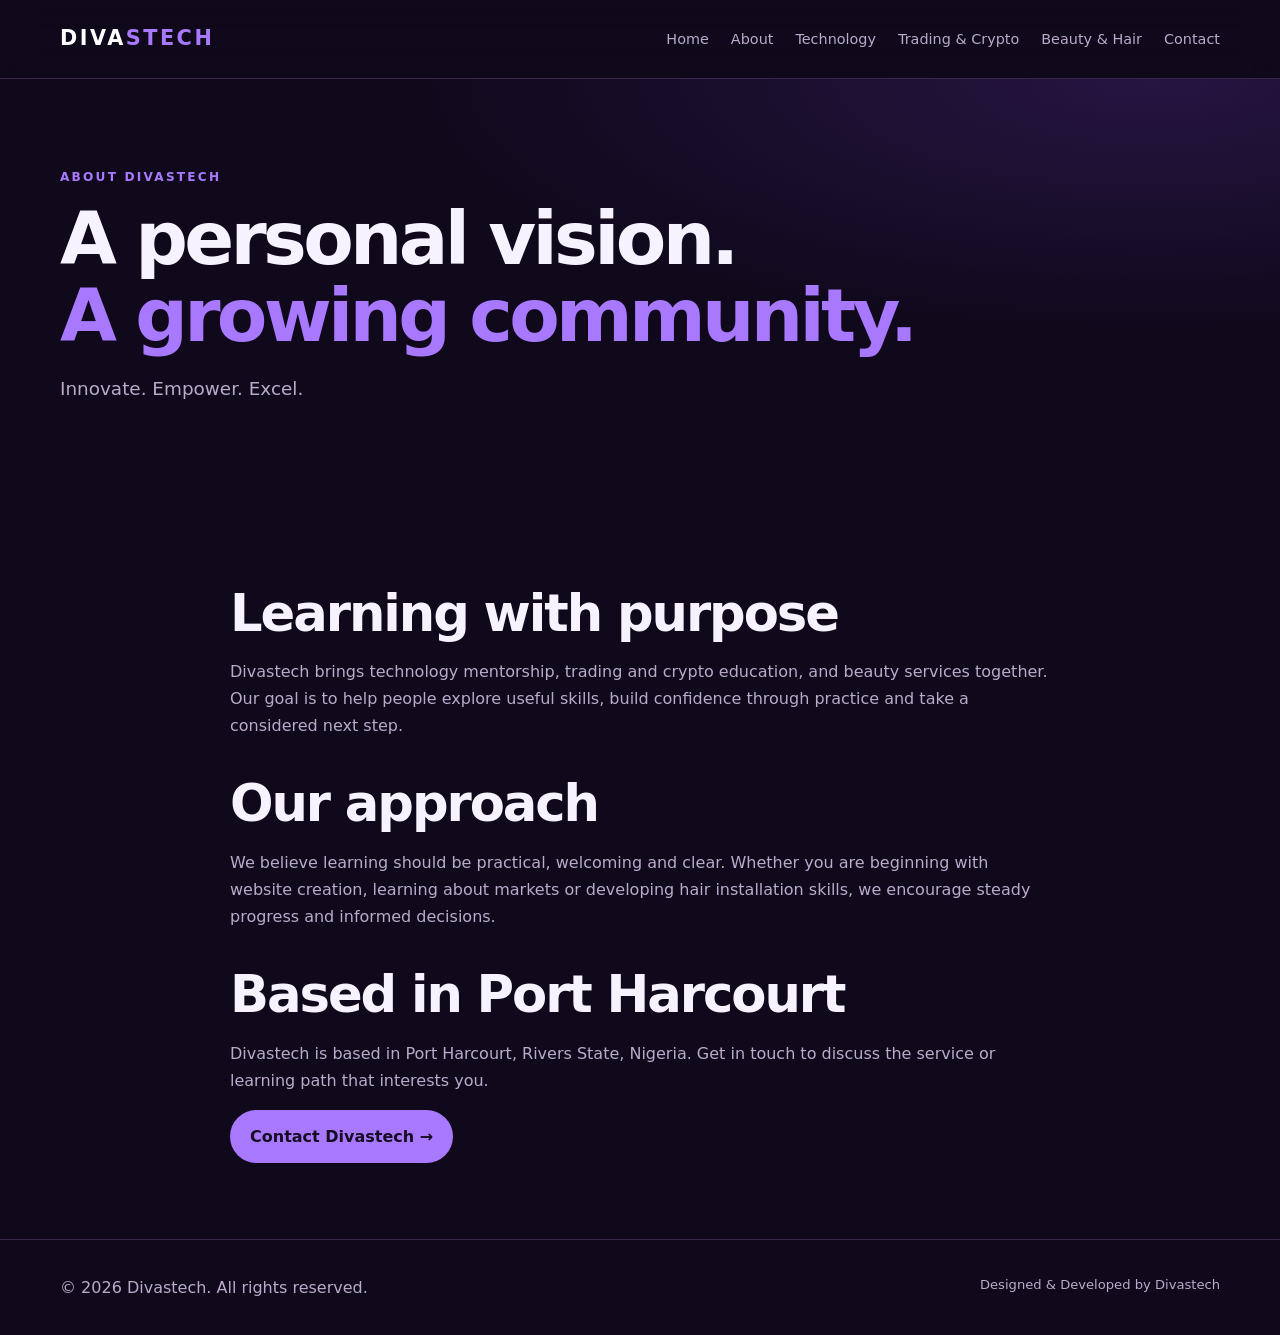
==== about.html @ 15b086e6 "Add about.html page" ====
<!doctype html><html lang="en"><head><meta charset="utf-8"><meta name="viewport" content="width=device-width,initial-scale=1"><title>About Divastech | Our vision</title><meta name="description" content="Discover the Divastech vision and approach in Port Harcourt, Nigeria."><link rel="stylesheet" href="styles.css"></head><header class="site-header"><div class="wrap nav-wrap"><a class="brand" href="index.html">DIVA<span>STECH</span></a><button class="menu-toggle" aria-expanded="false" aria-label="Open menu">☰</button><nav><a href="index.html">Home</a><a href="about.html">About</a><a href="technology.html">Technology</a><a href="trading-crypto.html">Trading &amp; Crypto</a><a href="beauty-hair.html">Beauty &amp; Hair</a><a href="contact.html">Contact</a></nav></div></header><main><section class="page-hero"><div class="wrap"><p class="eyebrow">About Divastech</p><h1>A personal vision.<br><em>A growing community.</em></h1><p class="lead">Innovate. Empower. Excel.</p></div></section><section class="section"><div class="wrap content"><h2>Learning with purpose</h2><p class="muted">Divastech brings technology mentorship, trading and crypto education, and beauty services together. Our goal is to help people explore useful skills, build confidence through practice and take a considered next step.</p><h2>Our approach</h2><p class="muted">We believe learning should be practical, welcoming and clear. Whether you are beginning with website creation, learning about markets or developing hair installation skills, we encourage steady progress and informed decisions.</p><h2>Based in Port Harcourt</h2><p class="muted">Divastech is based in Port Harcourt, Rivers State, Nigeria. Get in touch to discuss the service or learning path that interests you.</p><a class="button" href="contact.html">Contact Divastech →</a></div></section></main><footer class="site-footer"><div class="wrap footer-row"><span>© <span id="year"></span> Divastech. All rights reserved.</span><span class="credit">Designed &amp; Developed by <a href="index.html">Divastech</a></span></div></footer><script src="script.js" defer></script></body></html>
---- styles.css ----
:root{--bg:#10091c;--panel:#1b102b;--panel2:#241638;--ink:#f7f2ff;--muted:#b9abc9;--purple:#a879ff;--blue:#70a9ff;--line:#38274b;--max:1160px}*{box-sizing:border-box}html{scroll-behavior:smooth}body{margin:0;background:var(--bg);color:var(--ink);font:16px/1.7 system-ui,-apple-system,Segoe UI,sans-serif}a{color:inherit;text-decoration:none}a:hover{color:var(--blue)}.wrap{width:min(var(--max),calc(100% - 40px));margin:auto}.site-header{position:sticky;top:0;z-index:5;background:#10091ceF;border-bottom:1px solid var(--line);backdrop-filter:blur(16px)}.nav-wrap{min-height:78px;display:flex;align-items:center;justify-content:space-between;gap:24px}.brand{font-size:1.3rem;font-weight:850;letter-spacing:.12em;color:#fff}.brand span{color:var(--purple)}nav{display:flex;align-items:center;gap:22px;flex-wrap:wrap}nav a{font-size:.9rem;color:var(--muted)}nav a:hover,nav a[aria-current=page]{color:#fff}.nav-cta,.button{display:inline-flex;align-items:center;justify-content:center;padding:12px 19px;border-radius:999px;background:var(--purple);color:#160c23;font-weight:750;border:1px solid transparent}.button:hover,.nav-cta:hover{background:#c4a6ff;color:#160c23}.menu-toggle{display:none;background:none;color:white;border:1px solid var(--line);padding:9px 12px;border-radius:9px}.hero{padding:100px 0 86px;background:radial-gradient(ellipse at 80% 15%,#6334a944,transparent 42%),radial-gradient(ellipse at 10% 90%,#285a9b22,transparent 38%)}.eyebrow{color:var(--purple);font-weight:800;font-size:.76rem;letter-spacing:.18em;text-transform:uppercase}.hero h1{font-size:clamp(2.8rem,7vw,5.8rem);line-height:1.03;letter-spacing:-.055em;max-width:850px;margin:18px 0}.hero h1 em,h1 em,h2 em{color:var(--purple);font-style:normal}.lead{font-size:1.15rem;color:var(--muted);max-width:680px}.actions{display:flex;gap:14px;flex-wrap:wrap;margin-top:30px}.button.secondary{background:transparent;border-color:var(--line);color:var(--ink)}.section{padding:76px 0}.section-head{max-width:720px;margin-bottom:32px}.section h2{font-size:clamp(2rem,4vw,3.2rem);line-height:1.12;letter-spacing:-.04em;margin:10px 0 16px}.muted{color:var(--muted)}.grid{display:grid;grid-template-columns:repeat(3,1fr);gap:18px}.card{background:linear-gradient(145deg,var(--panel),#160e22);border:1px solid var(--line);border-radius:20px;padding:26px}.card h3{margin:8px 0;font-size:1.25rem}.card p{color:var(--muted)}.number{color:var(--purple);font-size:.8rem;font-weight:800;letter-spacing:.1em}.band{background:var(--panel);border-block:1px solid var(--line)}.page-hero{padding:76px 0 50px;background:radial-gradient(ellipse at 90% 0%,#6334a944,transparent 45%)}.page-hero h1{font-size:clamp(2.5rem,6vw,4.6rem);line-height:1.05;letter-spacing:-.05em;margin:12px 0}.content{max-width:820px}.content h2{margin-top:36px}.contact-box{background:var(--panel);border:1px solid var(--line);border-radius:22px;padding:30px}.contact-links{display:flex;gap:12px;flex-wrap:wrap;margin-top:20px}.site-footer{border-top:1px solid var(--line);padding:34px 0;color:var(--muted)}.footer-row{display:flex;justify-content:space-between;gap:20px;flex-wrap:wrap}.credit{font-size:.82rem}.credit a{color:var(--muted);transition:color .2s}.credit a:hover{color:var(--blue)}@media(max-width:820px){.menu-toggle{display:block}nav{display:none;position:absolute;top:78px;left:0;right:0;padding:20px;background:var(--bg);border-bottom:1px solid var(--line);flex-direction:column;align-items:flex-start}nav.open{display:flex}.grid{grid-template-columns:1fr 1fr}.hero{padding:76px 0}}@media(max-width:560px){.grid{grid-template-columns:1fr}.wrap{width:min(100% - 30px,var(--max))}.section{padding:55px 0}.hero h1{font-size:2.9rem}}
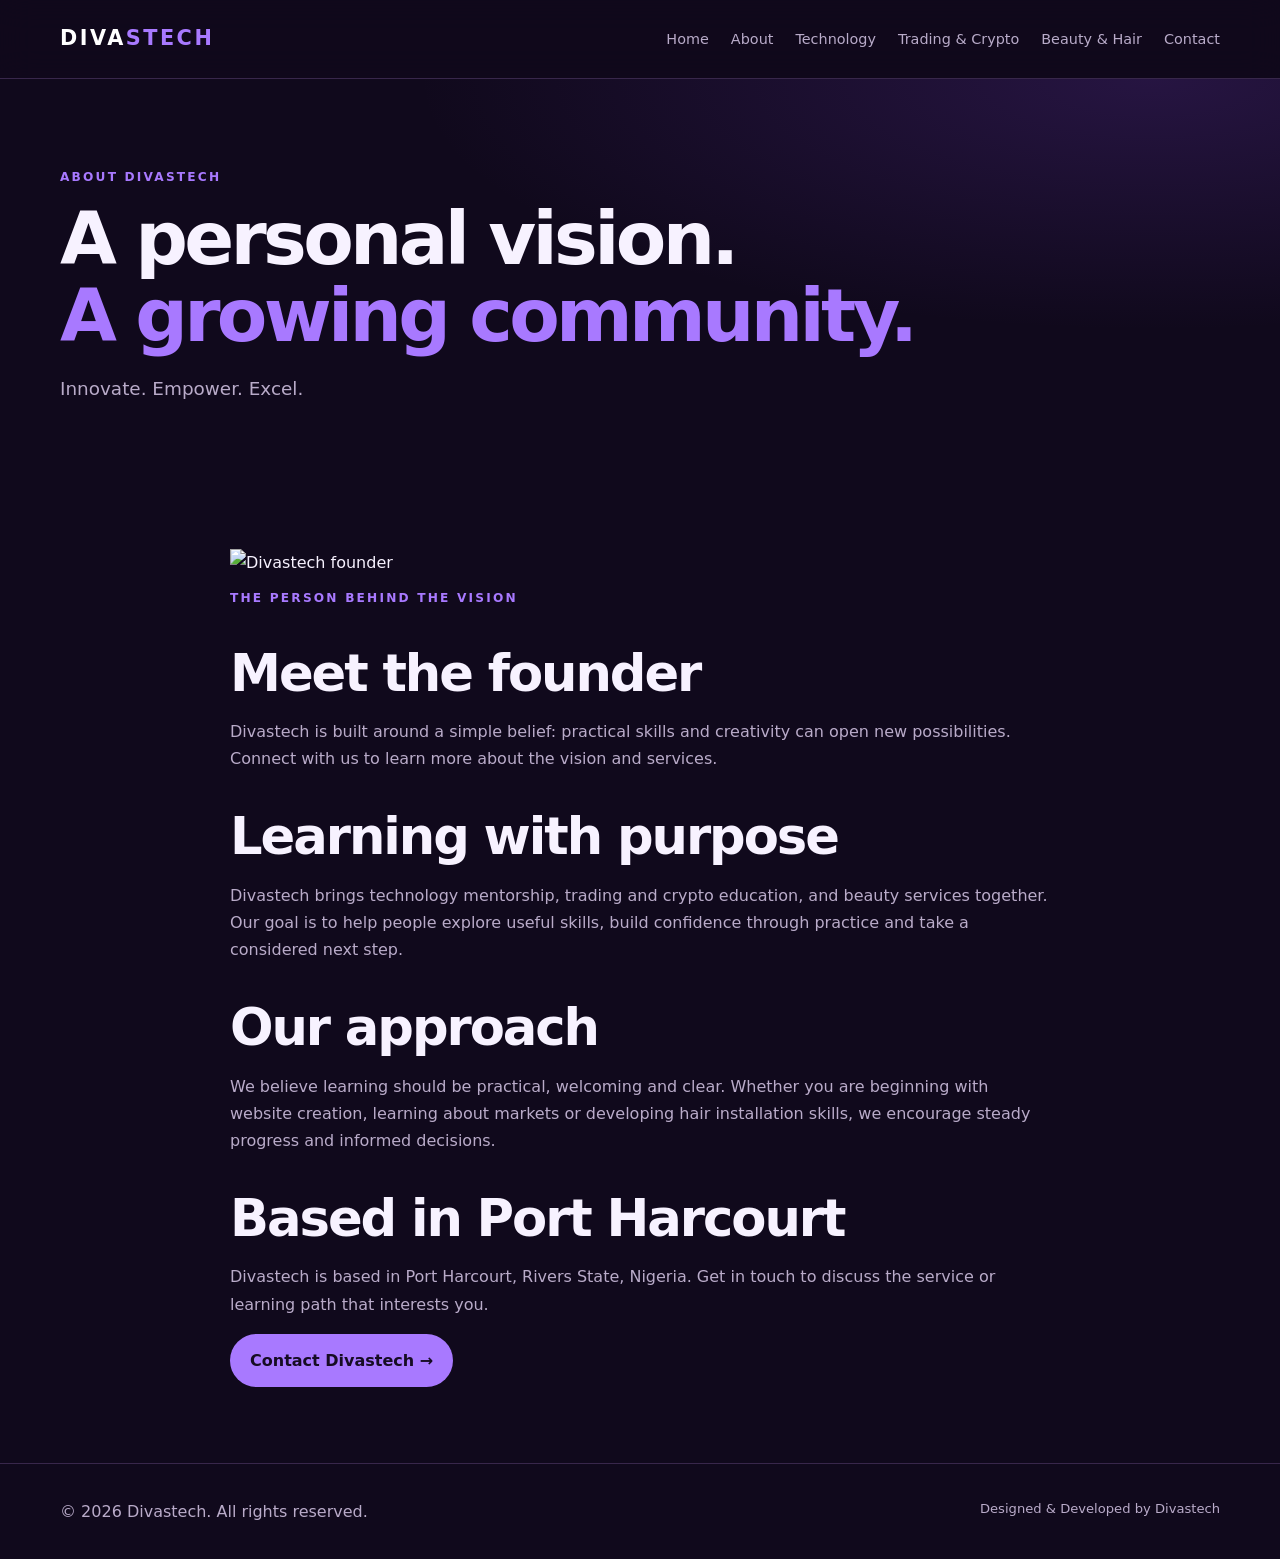
==== commit a7bd524d: "Add founder profile feature to About page" ====
--- a/about.html
+++ b/about.html
@@ -1 +1 @@
-<!doctype html><html lang="en"><head><meta charset="utf-8"><meta name="viewport" content="width=device-width,initial-scale=1"><title>About Divastech | Our vision</title><meta name="description" content="Discover the Divastech vision and approach in Port Harcourt, Nigeria."><link rel="stylesheet" href="styles.css"></head><header class="site-header"><div class="wrap nav-wrap"><a class="brand" href="index.html">DIVA<span>STECH</span></a><button class="menu-toggle" aria-expanded="false" aria-label="Open menu">☰</button><nav><a href="index.html">Home</a><a href="about.html">About</a><a href="technology.html">Technology</a><a href="trading-crypto.html">Trading &amp; Crypto</a><a href="beauty-hair.html">Beauty &amp; Hair</a><a href="contact.html">Contact</a></nav></div></header><main><section class="page-hero"><div class="wrap"><p class="eyebrow">About Divastech</p><h1>A personal vision.<br><em>A growing community.</em></h1><p class="lead">Innovate. Empower. Excel.</p></div></section><section class="section"><div class="wrap content"><h2>Learning with purpose</h2><p class="muted">Divastech brings technology mentorship, trading and crypto education, and beauty services together. Our goal is to help people explore useful skills, build confidence through practice and take a considered next step.</p><h2>Our approach</h2><p class="muted">We believe learning should be practical, welcoming and clear. Whether you are beginning with website creation, learning about markets or developing hair installation skills, we encourage steady progress and informed decisions.</p><h2>Based in Port Harcourt</h2><p class="muted">Divastech is based in Port Harcourt, Rivers State, Nigeria. Get in touch to discuss the service or learning path that interests you.</p><a class="button" href="contact.html">Contact Divastech →</a></div></section></main><footer class="site-footer"><div class="wrap footer-row"><span>© <span id="year"></span> Divastech. All rights reserved.</span><span class="credit">Designed &amp; Developed by <a href="index.html">Divastech</a></span></div></footer><script src="script.js" defer></script></body></html>+<!doctype html><html lang="en"><head><meta charset="utf-8"><meta name="viewport" content="width=device-width,initial-scale=1"><title>About Divastech | Our vision</title><meta name="description" content="Discover the Divastech vision and approach in Port Harcourt, Nigeria."><link rel="stylesheet" href="styles.css"></head><header class="site-header"><div class="wrap nav-wrap"><a class="brand" href="index.html">DIVA<span>STECH</span></a><button class="menu-toggle" aria-expanded="false" aria-label="Open menu">☰</button><nav class="main-nav" aria-label="Main navigation"><a href="index.html">Home</a><a href="about.html">About</a><a href="technology.html">Technology</a><a href="trading-crypto.html">Trading &amp; Crypto</a><a href="beauty-hair.html">Beauty &amp; Hair</a><a href="contact.html">Contact</a></nav></div></header><main><section class="page-hero"><div class="wrap"><p class="eyebrow">About Divastech</p><h1>A personal vision.<br><em>A growing community.</em></h1><p class="lead">Innovate. Empower. Excel.</p></div></section><section class="section"><div class="wrap content"><div class="founder-feature"><div class="founder-spinner"><div class="founder-photo"><img src="assets/founder-portrait.jpg" alt="Divastech founder"></div></div><div><p class="eyebrow">The person behind the vision</p><h2>Meet the founder</h2><p class="muted">Divastech is built around a simple belief: practical skills and creativity can open new possibilities. Connect with us to learn more about the vision and services.</p></div></div><h2>Learning with purpose</h2><p class="muted">Divastech brings technology mentorship, trading and crypto education, and beauty services together. Our goal is to help people explore useful skills, build confidence through practice and take a considered next step.</p><h2>Our approach</h2><p class="muted">We believe learning should be practical, welcoming and clear. Whether you are beginning with website creation, learning about markets or developing hair installation skills, we encourage steady progress and informed decisions.</p><h2>Based in Port Harcourt</h2><p class="muted">Divastech is based in Port Harcourt, Rivers State, Nigeria. Get in touch to discuss the service or learning path that interests you.</p><a class="button" href="contact.html">Contact Divastech →</a></div></section></main><footer class="site-footer"><div class="wrap footer-row"><span>© <span id="year"></span> Divastech. All rights reserved.</span><span class="credit">Designed &amp; Developed by <a href="index.html">Divastech</a></span></div></footer><script src="script.js" defer></script></body></html>
--- a/styles.css
+++ b/styles.css
@@ -1 +1 @@
-:root{--bg:#10091c;--panel:#1b102b;--panel2:#241638;--ink:#f7f2ff;--muted:#b9abc9;--purple:#a879ff;--blue:#70a9ff;--line:#38274b;--max:1160px}*{box-sizing:border-box}html{scroll-behavior:smooth}body{margin:0;background:var(--bg);color:var(--ink);font:16px/1.7 system-ui,-apple-system,Segoe UI,sans-serif}a{color:inherit;text-decoration:none}a:hover{color:var(--blue)}.wrap{width:min(var(--max),calc(100% - 40px));margin:auto}.site-header{position:sticky;top:0;z-index:5;background:#10091ceF;border-bottom:1px solid var(--line);backdrop-filter:blur(16px)}.nav-wrap{min-height:78px;display:flex;align-items:center;justify-content:space-between;gap:24px}.brand{font-size:1.3rem;font-weight:850;letter-spacing:.12em;color:#fff}.brand span{color:var(--purple)}nav{display:flex;align-items:center;gap:22px;flex-wrap:wrap}nav a{font-size:.9rem;color:var(--muted)}nav a:hover,nav a[aria-current=page]{color:#fff}.nav-cta,.button{display:inline-flex;align-items:center;justify-content:center;padding:12px 19px;border-radius:999px;background:var(--purple);color:#160c23;font-weight:750;border:1px solid transparent}.button:hover,.nav-cta:hover{background:#c4a6ff;color:#160c23}.menu-toggle{display:none;background:none;color:white;border:1px solid var(--line);padding:9px 12px;border-radius:9px}.hero{padding:100px 0 86px;background:radial-gradient(ellipse at 80% 15%,#6334a944,transparent 42%),radial-gradient(ellipse at 10% 90%,#285a9b22,transparent 38%)}.eyebrow{color:var(--purple);font-weight:800;font-size:.76rem;letter-spacing:.18em;text-transform:uppercase}.hero h1{font-size:clamp(2.8rem,7vw,5.8rem);line-height:1.03;letter-spacing:-.055em;max-width:850px;margin:18px 0}.hero h1 em,h1 em,h2 em{color:var(--purple);font-style:normal}.lead{font-size:1.15rem;color:var(--muted);max-width:680px}.actions{display:flex;gap:14px;flex-wrap:wrap;margin-top:30px}.button.secondary{background:transparent;border-color:var(--line);color:var(--ink)}.section{padding:76px 0}.section-head{max-width:720px;margin-bottom:32px}.section h2{font-size:clamp(2rem,4vw,3.2rem);line-height:1.12;letter-spacing:-.04em;margin:10px 0 16px}.muted{color:var(--muted)}.grid{display:grid;grid-template-columns:repeat(3,1fr);gap:18px}.card{background:linear-gradient(145deg,var(--panel),#160e22);border:1px solid var(--line);border-radius:20px;padding:26px}.card h3{margin:8px 0;font-size:1.25rem}.card p{color:var(--muted)}.number{color:var(--purple);font-size:.8rem;font-weight:800;letter-spacing:.1em}.band{background:var(--panel);border-block:1px solid var(--line)}.page-hero{padding:76px 0 50px;background:radial-gradient(ellipse at 90% 0%,#6334a944,transparent 45%)}.page-hero h1{font-size:clamp(2.5rem,6vw,4.6rem);line-height:1.05;letter-spacing:-.05em;margin:12px 0}.content{max-width:820px}.content h2{margin-top:36px}.contact-box{background:var(--panel);border:1px solid var(--line);border-radius:22px;padding:30px}.contact-links{display:flex;gap:12px;flex-wrap:wrap;margin-top:20px}.site-footer{border-top:1px solid var(--line);padding:34px 0;color:var(--muted)}.footer-row{display:flex;justify-content:space-between;gap:20px;flex-wrap:wrap}.credit{font-size:.82rem}.credit a{color:var(--muted);transition:color .2s}.credit a:hover{color:var(--blue)}@media(max-width:820px){.menu-toggle{display:block}nav{display:none;position:absolute;top:78px;left:0;right:0;padding:20px;background:var(--bg);border-bottom:1px solid var(--line);flex-direction:column;align-items:flex-start}nav.open{display:flex}.grid{grid-template-columns:1fr 1fr}.hero{padding:76px 0}}@media(max-width:560px){.grid{grid-template-columns:1fr}.wrap{width:min(100% - 30px,var(--max))}.section{padding:55px 0}.hero h1{font-size:2.9rem}}+:root{--bg:#10091c;--panel:#1b102b;--panel2:#241638;--ink:#f7f2ff;--muted:#b9abc9;--purple:#a879ff;--blue:#70a9ff;--line:#38274b;--max:1160px}*{box-sizing:border-box}html{scroll-behavior:smooth}body{margin:0;background:var(--bg);color:var(--ink);font:16px/1.7 system-ui,-apple-system,Segoe UI,sans-serif}a{color:inherit;text-decoration:none}a:hover{color:var(--blue)}.wrap{width:min(var(--max),calc(100% - 40px));margin:auto}.site-header{position:sticky;top:0;z-index:5;background:#10091ceF;border-bottom:1px solid var(--line);backdrop-filter:blur(16px)}.nav-wrap{min-height:78px;display:flex;align-items:center;justify-content:space-between;gap:24px}.brand{font-size:1.3rem;font-weight:850;letter-spacing:.12em;color:#fff}.brand span{color:var(--purple)}nav{display:flex;align-items:center;gap:22px;flex-wrap:wrap}nav a{font-size:.9rem;color:var(--muted)}nav a:hover,nav a[aria-current=page]{color:#fff}.nav-cta,.button{display:inline-flex;align-items:center;justify-content:center;padding:12px 19px;border-radius:999px;background:var(--purple);color:#160c23;font-weight:750;border:1px solid transparent}.button:hover,.nav-cta:hover{background:#c4a6ff;color:#160c23}.menu-toggle{display:none;background:none;color:white;border:1px solid var(--line);padding:9px 12px;border-radius:9px}.hero{padding:100px 0 86px;background:radial-gradient(ellipse at 80% 15%,#6334a944,transparent 42%),radial-gradient(ellipse at 10% 90%,#285a9b22,transparent 38%)}.eyebrow{color:var(--purple);font-weight:800;font-size:.76rem;letter-spacing:.18em;text-transform:uppercase}.hero h1{font-size:clamp(2.8rem,7vw,5.8rem);line-height:1.03;letter-spacing:-.055em;max-width:850px;margin:18px 0}.hero h1 em,h1 em,h2 em{color:var(--purple);font-style:normal}.lead{font-size:1.15rem;color:var(--muted);max-width:680px}.actions{display:flex;gap:14px;flex-wrap:wrap;margin-top:30px}.button.secondary{background:transparent;border-color:var(--line);color:var(--ink)}.section{padding:76px 0}.section-head{max-width:720px;margin-bottom:32px}.section h2{font-size:clamp(2rem,4vw,3.2rem);line-height:1.12;letter-spacing:-.04em;margin:10px 0 16px}.muted{color:var(--muted)}.grid{display:grid;grid-template-columns:repeat(3,1fr);gap:18px}.card{background:linear-gradient(145deg,var(--panel),#160e22);border:1px solid var(--line);border-radius:20px;padding:26px}.card h3{margin:8px 0;font-size:1.25rem}.card p{color:var(--muted)}.number{color:var(--purple);font-size:.8rem;font-weight:800;letter-spacing:.1em}.band{background:var(--panel);border-block:1px solid var(--line)}.page-hero{padding:76px 0 50px;background:radial-gradient(ellipse at 90% 0%,#6334a944,transparent 45%)}.page-hero h1{font-size:clamp(2.5rem,6vw,4.6rem);line-height:1.05;letter-spacing:-.05em;margin:12px 0}.content{max-width:820px}.content h2{margin-top:36px}.contact-box{background:var(--panel);border:1px solid var(--line);border-radius:22px;padding:30px}.contact-links{display:flex;gap:12px;flex-wrap:wrap;margin-top:20px}.site-footer{border-top:1px solid var(--line);padding:34px 0;color:var(--muted)}.footer-row{display:flex;justify-content:space-between;gap:20px;flex-wrap:wrap}.credit{font-size:.82rem}.credit a{color:var(--muted);transition:color .2s}.credit a:hover{color:var(--blue)}@media(max-width:820px){.menu-toggle{display:block}nav{display:none;position:absolute;top:78px;left:0;right:0;padding:20px;background:var(--bg);border-bottom:1px solid var(--line);flex-direction:column;align-items:flex-start}nav.is-open{display:flex}.grid{grid-template-columns:1fr 1fr}.hero{padding:76px 0}}@media(max-width:560px){.grid{grid-template-columns:1fr}.wrap{width:min(100% - 30px,var(--max))}.section{padding:55px 0}.hero h1{font-size:2.9rem}}
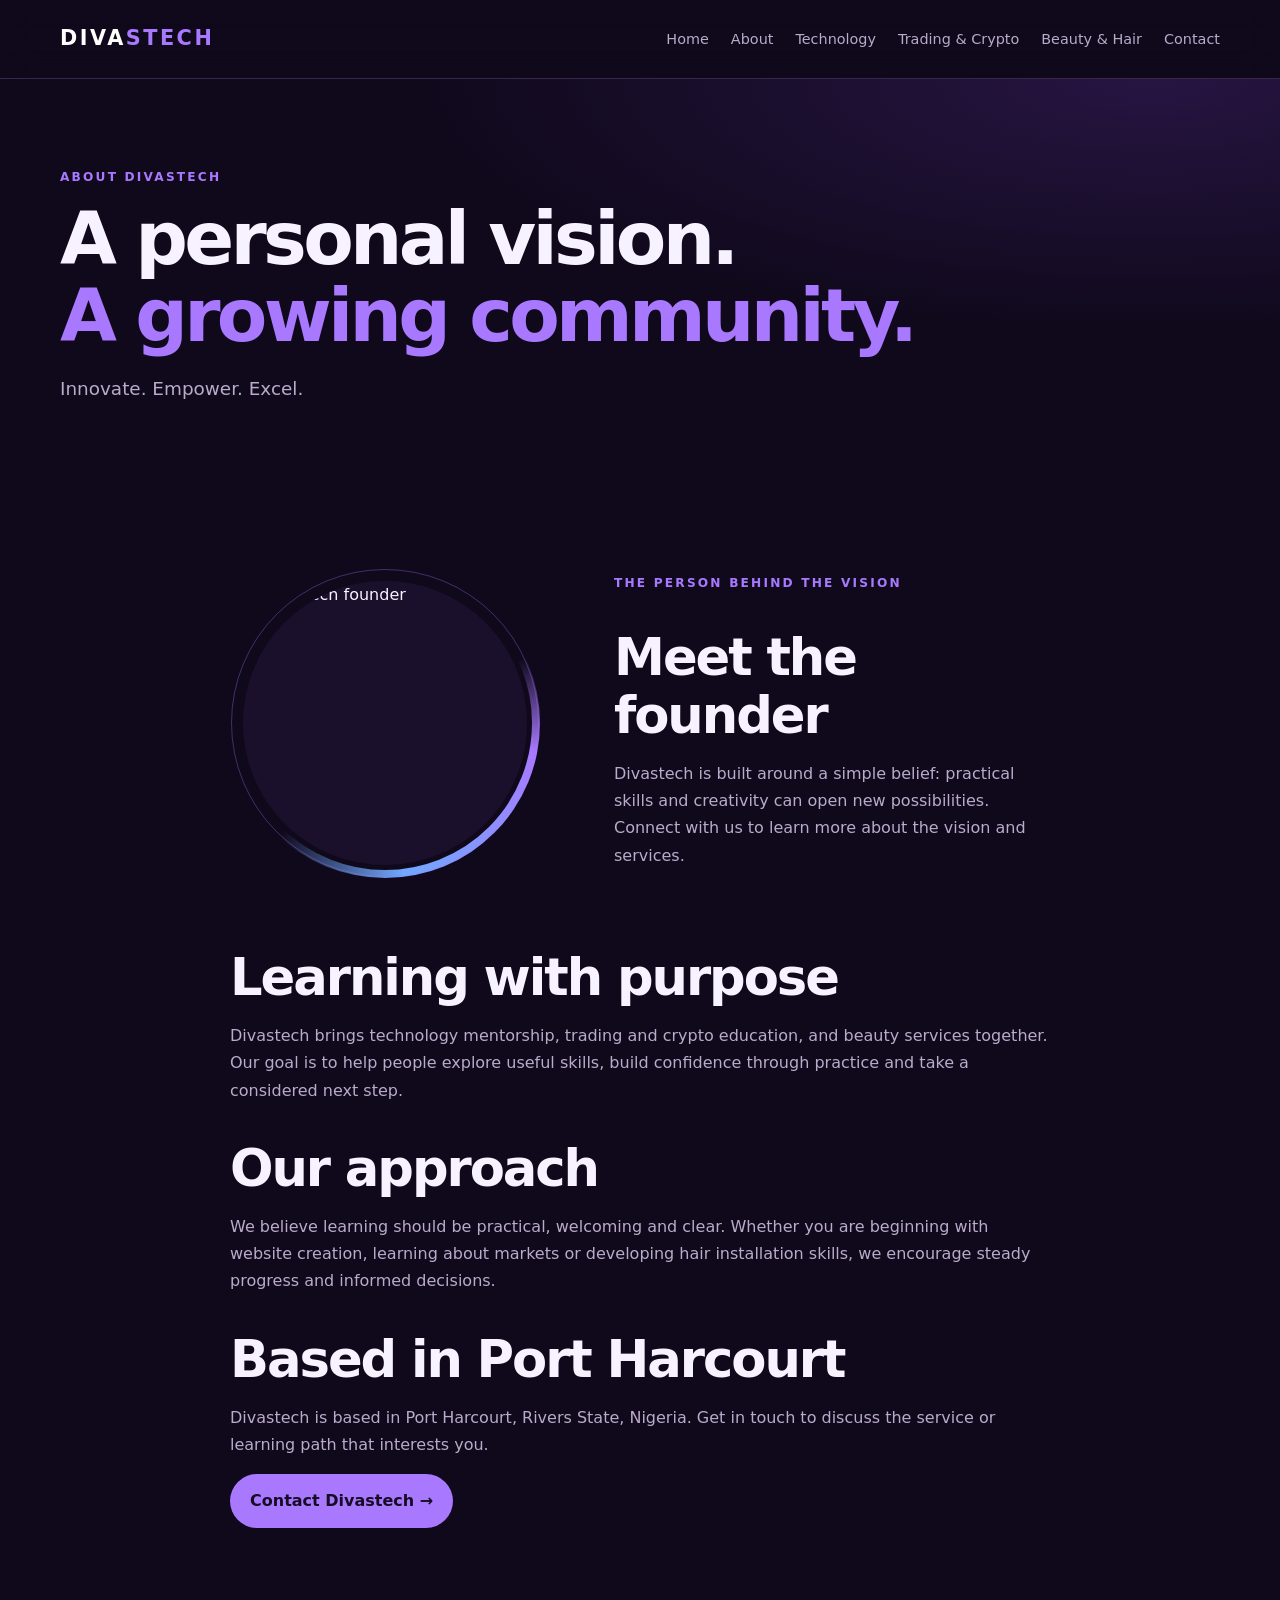
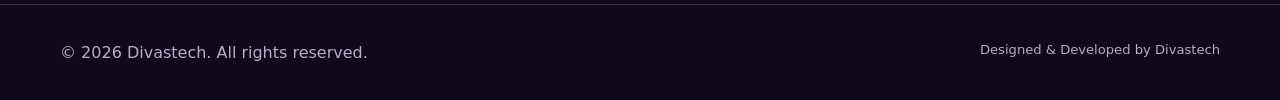
==== commit cf8829fb: "Fix document body structure" ====
--- a/about.html
+++ b/about.html
@@ -1 +1 @@
-<!doctype html><html lang="en"><head><meta charset="utf-8"><meta name="viewport" content="width=device-width,initial-scale=1"><title>About Divastech | Our vision</title><meta name="description" content="Discover the Divastech vision and approach in Port Harcourt, Nigeria."><link rel="stylesheet" href="styles.css"></head><header class="site-header"><div class="wrap nav-wrap"><a class="brand" href="index.html">DIVA<span>STECH</span></a><button class="menu-toggle" aria-expanded="false" aria-label="Open menu">☰</button><nav class="main-nav" aria-label="Main navigation"><a href="index.html">Home</a><a href="about.html">About</a><a href="technology.html">Technology</a><a href="trading-crypto.html">Trading &amp; Crypto</a><a href="beauty-hair.html">Beauty &amp; Hair</a><a href="contact.html">Contact</a></nav></div></header><main><section class="page-hero"><div class="wrap"><p class="eyebrow">About Divastech</p><h1>A personal vision.<br><em>A growing community.</em></h1><p class="lead">Innovate. Empower. Excel.</p></div></section><section class="section"><div class="wrap content"><div class="founder-feature"><div class="founder-spinner"><div class="founder-photo"><img src="assets/founder-portrait.jpg" alt="Divastech founder"></div></div><div><p class="eyebrow">The person behind the vision</p><h2>Meet the founder</h2><p class="muted">Divastech is built around a simple belief: practical skills and creativity can open new possibilities. Connect with us to learn more about the vision and services.</p></div></div><h2>Learning with purpose</h2><p class="muted">Divastech brings technology mentorship, trading and crypto education, and beauty services together. Our goal is to help people explore useful skills, build confidence through practice and take a considered next step.</p><h2>Our approach</h2><p class="muted">We believe learning should be practical, welcoming and clear. Whether you are beginning with website creation, learning about markets or developing hair installation skills, we encourage steady progress and informed decisions.</p><h2>Based in Port Harcourt</h2><p class="muted">Divastech is based in Port Harcourt, Rivers State, Nigeria. Get in touch to discuss the service or learning path that interests you.</p><a class="button" href="contact.html">Contact Divastech →</a></div></section></main><footer class="site-footer"><div class="wrap footer-row"><span>© <span id="year"></span> Divastech. All rights reserved.</span><span class="credit">Designed &amp; Developed by <a href="index.html">Divastech</a></span></div></footer><script src="script.js" defer></script></body></html>+<!doctype html><html lang="en"><head><meta charset="utf-8"><meta name="viewport" content="width=device-width,initial-scale=1"><title>About Divastech | Our vision</title><meta name="description" content="Discover the Divastech vision and approach in Port Harcourt, Nigeria."><link rel="stylesheet" href="styles.css"></head><body><header class="site-header"><div class="wrap nav-wrap"><a class="brand" href="index.html">DIVA<span>STECH</span></a><button class="menu-toggle" aria-expanded="false" aria-label="Open menu">☰</button><nav class="main-nav" aria-label="Main navigation"><a href="index.html">Home</a><a href="about.html">About</a><a href="technology.html">Technology</a><a href="trading-crypto.html">Trading &amp; Crypto</a><a href="beauty-hair.html">Beauty &amp; Hair</a><a href="contact.html">Contact</a></nav></div></header><main><section class="page-hero"><div class="wrap"><p class="eyebrow">About Divastech</p><h1>A personal vision.<br><em>A growing community.</em></h1><p class="lead">Innovate. Empower. Excel.</p></div></section><section class="section"><div class="wrap content"><div class="founder-feature"><div class="founder-spinner"><div class="founder-photo"><img src="assets/founder-portrait.jpg" alt="Divastech founder"></div></div><div><p class="eyebrow">The person behind the vision</p><h2>Meet the founder</h2><p class="muted">Divastech is built around a simple belief: practical skills and creativity can open new possibilities. Connect with us to learn more about the vision and services.</p></div></div><h2>Learning with purpose</h2><p class="muted">Divastech brings technology mentorship, trading and crypto education, and beauty services together. Our goal is to help people explore useful skills, build confidence through practice and take a considered next step.</p><h2>Our approach</h2><p class="muted">We believe learning should be practical, welcoming and clear. Whether you are beginning with website creation, learning about markets or developing hair installation skills, we encourage steady progress and informed decisions.</p><h2>Based in Port Harcourt</h2><p class="muted">Divastech is based in Port Harcourt, Rivers State, Nigeria. Get in touch to discuss the service or learning path that interests you.</p><a class="button" href="contact.html">Contact Divastech →</a></div></section></main><footer class="site-footer"><div class="wrap footer-row"><span>© <span id="year"></span> Divastech. All rights reserved.</span><span class="credit">Designed &amp; Developed by <a href="index.html">Divastech</a></span></div></footer><script src="script.js" defer></script></body></html>
--- a/styles.css
+++ b/styles.css
@@ -1 +1,2 @@
-:root{--bg:#10091c;--panel:#1b102b;--panel2:#241638;--ink:#f7f2ff;--muted:#b9abc9;--purple:#a879ff;--blue:#70a9ff;--line:#38274b;--max:1160px}*{box-sizing:border-box}html{scroll-behavior:smooth}body{margin:0;background:var(--bg);color:var(--ink);font:16px/1.7 system-ui,-apple-system,Segoe UI,sans-serif}a{color:inherit;text-decoration:none}a:hover{color:var(--blue)}.wrap{width:min(var(--max),calc(100% - 40px));margin:auto}.site-header{position:sticky;top:0;z-index:5;background:#10091ceF;border-bottom:1px solid var(--line);backdrop-filter:blur(16px)}.nav-wrap{min-height:78px;display:flex;align-items:center;justify-content:space-between;gap:24px}.brand{font-size:1.3rem;font-weight:850;letter-spacing:.12em;color:#fff}.brand span{color:var(--purple)}nav{display:flex;align-items:center;gap:22px;flex-wrap:wrap}nav a{font-size:.9rem;color:var(--muted)}nav a:hover,nav a[aria-current=page]{color:#fff}.nav-cta,.button{display:inline-flex;align-items:center;justify-content:center;padding:12px 19px;border-radius:999px;background:var(--purple);color:#160c23;font-weight:750;border:1px solid transparent}.button:hover,.nav-cta:hover{background:#c4a6ff;color:#160c23}.menu-toggle{display:none;background:none;color:white;border:1px solid var(--line);padding:9px 12px;border-radius:9px}.hero{padding:100px 0 86px;background:radial-gradient(ellipse at 80% 15%,#6334a944,transparent 42%),radial-gradient(ellipse at 10% 90%,#285a9b22,transparent 38%)}.eyebrow{color:var(--purple);font-weight:800;font-size:.76rem;letter-spacing:.18em;text-transform:uppercase}.hero h1{font-size:clamp(2.8rem,7vw,5.8rem);line-height:1.03;letter-spacing:-.055em;max-width:850px;margin:18px 0}.hero h1 em,h1 em,h2 em{color:var(--purple);font-style:normal}.lead{font-size:1.15rem;color:var(--muted);max-width:680px}.actions{display:flex;gap:14px;flex-wrap:wrap;margin-top:30px}.button.secondary{background:transparent;border-color:var(--line);color:var(--ink)}.section{padding:76px 0}.section-head{max-width:720px;margin-bottom:32px}.section h2{font-size:clamp(2rem,4vw,3.2rem);line-height:1.12;letter-spacing:-.04em;margin:10px 0 16px}.muted{color:var(--muted)}.grid{display:grid;grid-template-columns:repeat(3,1fr);gap:18px}.card{background:linear-gradient(145deg,var(--panel),#160e22);border:1px solid var(--line);border-radius:20px;padding:26px}.card h3{margin:8px 0;font-size:1.25rem}.card p{color:var(--muted)}.number{color:var(--purple);font-size:.8rem;font-weight:800;letter-spacing:.1em}.band{background:var(--panel);border-block:1px solid var(--line)}.page-hero{padding:76px 0 50px;background:radial-gradient(ellipse at 90% 0%,#6334a944,transparent 45%)}.page-hero h1{font-size:clamp(2.5rem,6vw,4.6rem);line-height:1.05;letter-spacing:-.05em;margin:12px 0}.content{max-width:820px}.content h2{margin-top:36px}.contact-box{background:var(--panel);border:1px solid var(--line);border-radius:22px;padding:30px}.contact-links{display:flex;gap:12px;flex-wrap:wrap;margin-top:20px}.site-footer{border-top:1px solid var(--line);padding:34px 0;color:var(--muted)}.footer-row{display:flex;justify-content:space-between;gap:20px;flex-wrap:wrap}.credit{font-size:.82rem}.credit a{color:var(--muted);transition:color .2s}.credit a:hover{color:var(--blue)}@media(max-width:820px){.menu-toggle{display:block}nav{display:none;position:absolute;top:78px;left:0;right:0;padding:20px;background:var(--bg);border-bottom:1px solid var(--line);flex-direction:column;align-items:flex-start}nav.is-open{display:flex}.grid{grid-template-columns:1fr 1fr}.hero{padding:76px 0}}@media(max-width:560px){.grid{grid-template-columns:1fr}.wrap{width:min(100% - 30px,var(--max))}.section{padding:55px 0}.hero h1{font-size:2.9rem}}+:root{--bg:#10091c;--panel:#1b102b;--panel2:#241638;--ink:#f7f2ff;--muted:#b9abc9;--purple:#a879ff;--blue:#70a9ff;--line:#38274b;--max:1160px}*{box-sizing:border-box}html{scroll-behavior:smooth}body{margin:0;background:var(--bg);color:var(--ink);font:16px/1.7 system-ui,-apple-system,Segoe UI,sans-serif}a{color:inherit;text-decoration:none}a:hover{color:var(--blue)}.wrap{width:min(var(--max),calc(100% - 40px));margin:auto}.site-header{position:sticky;top:0;z-index:5;background:#10091ceF;border-bottom:1px solid var(--line);backdrop-filter:blur(16px)}.nav-wrap{min-height:78px;display:flex;align-items:center;justify-content:space-between;gap:24px}.brand{font-size:1.3rem;font-weight:850;letter-spacing:.12em;color:#fff}.brand span{color:var(--purple)}nav{display:flex;align-items:center;gap:22px;flex-wrap:wrap}nav a{font-size:.9rem;color:var(--muted)}nav a:hover,nav a[aria-current=page]{color:#fff}.nav-cta,.button{display:inline-flex;align-items:center;justify-content:center;padding:12px 19px;border-radius:999px;background:var(--purple);color:#160c23;font-weight:750;border:1px solid transparent}.button:hover,.nav-cta:hover{background:#c4a6ff;color:#160c23}.menu-toggle{display:none;background:none;color:white;border:1px solid var(--line);padding:9px 12px;border-radius:9px}.hero{padding:100px 0 86px;background:radial-gradient(ellipse at 80% 15%,#6334a944,transparent 42%),radial-gradient(ellipse at 10% 90%,#285a9b22,transparent 38%)}.eyebrow{color:var(--purple);font-weight:800;font-size:.76rem;letter-spacing:.18em;text-transform:uppercase}.hero h1{font-size:clamp(2.8rem,7vw,5.8rem);line-height:1.03;letter-spacing:-.055em;max-width:850px;margin:18px 0}.hero h1 em,h1 em,h2 em{color:var(--purple);font-style:normal}.lead{font-size:1.15rem;color:var(--muted);max-width:680px}.actions{display:flex;gap:14px;flex-wrap:wrap;margin-top:30px}.button.secondary{background:transparent;border-color:var(--line);color:var(--ink)}.section{padding:76px 0}.section-head{max-width:720px;margin-bottom:32px}.section h2{font-size:clamp(2rem,4vw,3.2rem);line-height:1.12;letter-spacing:-.04em;margin:10px 0 16px}.muted{color:var(--muted)}.grid{display:grid;grid-template-columns:repeat(3,1fr);gap:18px}.card{background:linear-gradient(145deg,var(--panel),#160e22);border:1px solid var(--line);border-radius:20px;padding:26px}.card h3{margin:8px 0;font-size:1.25rem}.card p{color:var(--muted)}.number{color:var(--purple);font-size:.8rem;font-weight:800;letter-spacing:.1em}.band{background:var(--panel);border-block:1px solid var(--line)}.page-hero{padding:76px 0 50px;background:radial-gradient(ellipse at 90% 0%,#6334a944,transparent 45%)}.page-hero h1{font-size:clamp(2.5rem,6vw,4.6rem);line-height:1.05;letter-spacing:-.05em;margin:12px 0}.content{max-width:820px}.content h2{margin-top:36px}.contact-box{background:var(--panel);border:1px solid var(--line);border-radius:22px;padding:30px}.contact-links{display:flex;gap:12px;flex-wrap:wrap;margin-top:20px}.site-footer{border-top:1px solid var(--line);padding:34px 0;color:var(--muted)}.footer-row{display:flex;justify-content:space-between;gap:20px;flex-wrap:wrap}.credit{font-size:.82rem}.credit a{color:var(--muted);transition:color .2s}.credit a:hover{color:var(--blue)}@media(max-width:820px){.menu-toggle{display:block}nav{display:none;position:absolute;top:78px;left:0;right:0;padding:20px;background:var(--bg);border-bottom:1px solid var(--line);flex-direction:column;align-items:flex-start}nav.is-open{display:flex}.grid{grid-template-columns:1fr 1fr}.hero{padding:76px 0}}@media(max-width:560px){.grid{grid-template-columns:1fr}.wrap{width:min(100% - 30px,var(--max))}.section{padding:55px 0}.hero h1{font-size:2.9rem}}
+.founder-feature{display:grid;grid-template-columns:minmax(220px,340px) 1fr;align-items:center;gap:44px;margin:12px 0 64px}.founder-spinner{width:min(100%,310px);aspect-ratio:1;border-radius:50%;padding:8px;position:relative;background:conic-gradient(from 0deg,transparent 0 18%,var(--purple) 28%,var(--blue) 48%,transparent 62% 100%);animation:founder-spin 7s linear infinite}.founder-photo{width:100%;height:100%;border-radius:50%;overflow:hidden;border:5px solid var(--bg);background:var(--panel)}.founder-photo img{display:block;width:100%;height:100%;object-fit:cover;object-position:center}.founder-spinner:after{content:"";position:absolute;inset:1px;border:1px solid #a879ff55;border-radius:50%;pointer-events:none}@keyframes founder-spin{to{transform:rotate(360deg)}}@media(max-width:650px){.founder-feature{grid-template-columns:1fr;gap:24px}.founder-spinner{width:min(75vw,270px);margin:auto}}@media(prefers-reduced-motion:reduce){.founder-spinner{animation:none}}
